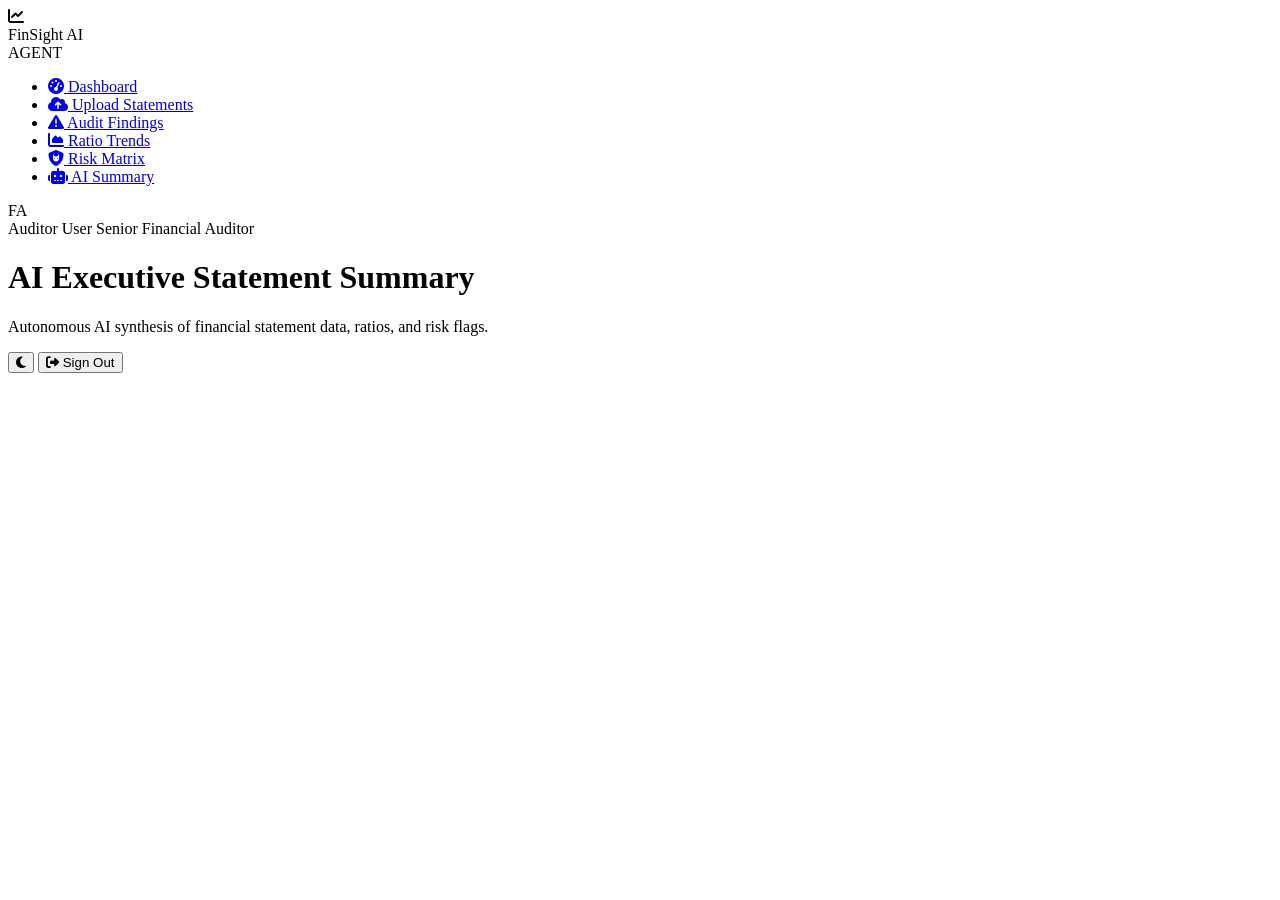
==== ui/chatbot.html @ 6801a731 "Update frontend authentication" ====
<!DOCTYPE html>
<html lang="en">
<head>
  <meta charset="UTF-8">
  <meta name="viewport" content="width=device-width, initial-scale=1.0">
  <title>FinSight AI - AI Summary</title>
  <link rel="stylesheet" href="css/style.css">
  <link rel="stylesheet" href="https://cdnjs.cloudflare.com/ajax/libs/font-awesome/6.4.0/css/all.min.css">
</head>
<body>

  <div class="app-container">
    <!-- Sidebar Navigation -->
    <aside class="sidebar">
      <div class="brand-header">
        <div class="brand-icon"><i class="fa-solid fa-chart-line"></i></div>
        <div class="brand-name">FinSight AI</div>
        <span class="brand-tag">AGENT</span>
      </div>

      <ul class="nav-menu">
        <li class="nav-item">
          <a href="dashboard.html"><i class="fa-solid fa-gauge-high"></i> Dashboard</a>
        </li>
        <li class="nav-item">
          <a href="upload.html"><i class="fa-solid fa-cloud-arrow-up"></i> Upload Statements</a>
        </li>
        <li class="nav-item">
          <a href="findings.html"><i class="fa-solid fa-triangle-exclamation"></i> Audit Findings</a>
        </li>
        <li class="nav-item">
          <a href="trends.html"><i class="fa-solid fa-chart-area"></i> Ratio Trends</a>
        </li>
        <li class="nav-item">
          <a href="risk.html"><i class="fa-solid fa-shield-cat"></i> Risk Matrix</a>
        </li>
        <li class="nav-item active">
          <a href="chatbot.html"><i class="fa-solid fa-robot"></i> AI Summary</a>
        </li>
      </ul>

      <div class="sidebar-footer">
        <div class="user-profile">
          <div class="avatar" id="userAvatar">FA</div>
          <div class="user-info">
            <span class="user-name" id="userNameDisplay">Auditor User</span>
            <span class="user-role" id="userRoleDisplay">Senior Financial Auditor</span>
          </div>
        </div>
      </div>
    </aside>

    <!-- Main Content Area -->
    <main class="main-wrapper">
      <header class="top-header">
        <div class="page-title-group">
          <h1>AI Executive Statement Summary</h1>
          <p id="summarySubhead">Autonomous AI synthesis of financial statement data, ratios, and risk flags.</p>
        </div>

        <div class="header-actions">
          <button class="header-btn" id="themeToggleBtn" title="Toggle Theme">
            <i class="fa-solid fa-moon"></i>
          </button>
          <button class="btn btn-secondary btn-sm" onclick="signOut()" title="Sign Out">
            <i class="fa-solid fa-right-from-bracket"></i> Sign Out
          </button>
        </div>
      </header>

      <div class="content-container" id="summaryContainer">
        <!-- Will be populated dynamically by js/chatbot.js -->
      </div>
    </main>
  </div>

  <script src="js/theme.js"></script>
  <script src="js/auth.js"></script>
  <script src="js/api.js"></script>
  <script src="js/chatbot.js"></script>
</body>
</html>
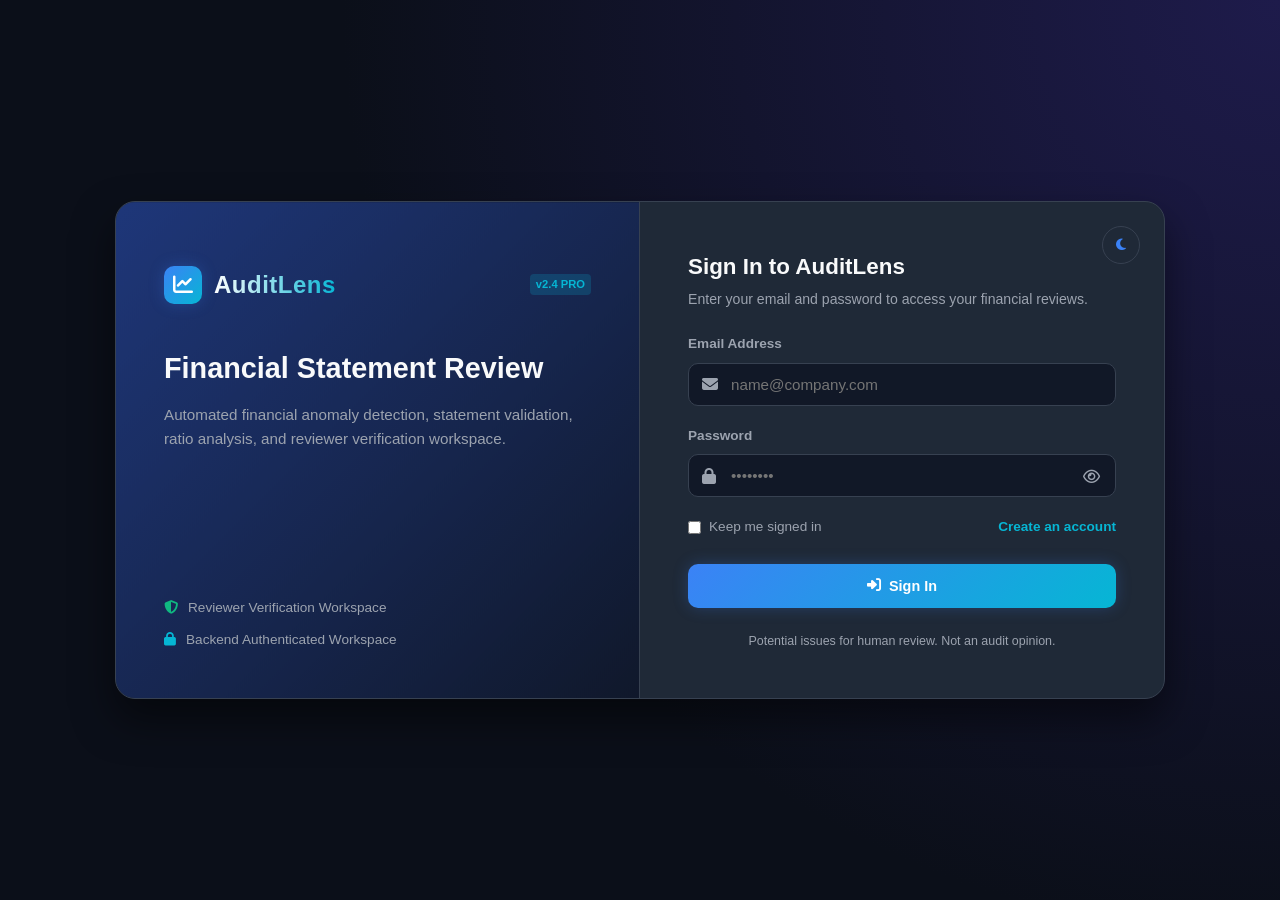
==== commit f6098aeb: "Added the fields they need from the backend API endpoints" ====
--- a/ui/chatbot.html
+++ b/ui/chatbot.html
@@ -3,7 +3,7 @@
 <head>
   <meta charset="UTF-8">
   <meta name="viewport" content="width=device-width, initial-scale=1.0">
-  <title>FinSight AI - AI Summary</title>
+  <title>AuditLens - AI Summary</title>
   <link rel="stylesheet" href="css/style.css">
   <link rel="stylesheet" href="https://cdnjs.cloudflare.com/ajax/libs/font-awesome/6.4.0/css/all.min.css">
 </head>
@@ -14,7 +14,7 @@
     <aside class="sidebar">
       <div class="brand-header">
         <div class="brand-icon"><i class="fa-solid fa-chart-line"></i></div>
-        <div class="brand-name">FinSight AI</div>
+        <div class="brand-name">AuditLens</div>
         <span class="brand-tag">AGENT</span>
       </div>
 
--- a/ui/css/style.css
+++ b/ui/css/style.css
@@ -0,0 +1,648 @@
+/* ==========================================================================
+   AuditLens - Financial Review Agent Unified Stylesheet
+   ========================================================================== */
+
+:root {
+  /* Color Palette - Fintech Dark Theme */
+  --bg-dark: #0b0f19;
+  --bg-sidebar: #111827;
+  --bg-card: #1f2937;
+  --bg-card-hover: #374151;
+  --bg-input: #111827;
+  --border-color: #374151;
+  --border-light: #4b5563;
+
+  /* Accent Colors */
+  --accent-blue: #3b82f6;
+  --accent-cyan: #06b6d4;
+  --accent-cyan-glow: rgba(6, 182, 212, 0.2);
+  --accent-indigo: #6366f1;
+
+  /* Status Colors */
+  --status-success: #10b981;
+  --status-success-bg: rgba(16, 185, 129, 0.15);
+  --status-warning: #f59e0b;
+  --status-warning-bg: rgba(245, 158, 11, 0.15);
+  --status-danger: #ef4444;
+  --status-danger-bg: rgba(239, 68, 68, 0.15);
+  --status-info: #3b82f6;
+  --status-info-bg: rgba(59, 130, 246, 0.15);
+
+  /* Typography */
+  --text-main: #f9fafb;
+  --text-muted: #9ca3af;
+  --text-dim: #6b7280;
+  --font-family: 'Inter', -apple-system, BlinkMacSystemFont, 'Segoe UI', Roboto, sans-serif;
+
+  /* Layout Sizes */
+  --sidebar-width: 260px;
+  --header-height: 70px;
+  --radius-sm: 6px;
+  --radius-md: 10px;
+  --radius-lg: 16px;
+
+  /* Shadows */
+  --shadow-card: 0 4px 20px -2px rgba(0, 0, 0, 0.4);
+  --shadow-glow: 0 0 15px rgba(59, 130, 246, 0.25);
+}
+
+/* Light Theme Overrides */
+[data-theme="light"] {
+  --bg-dark: #f8fafc;
+  --bg-sidebar: #ffffff;
+  --bg-card: #ffffff;
+  --bg-card-hover: #f1f5f9;
+  --bg-input: #f8fafc;
+  --border-color: #e2e8f0;
+  --border-light: #cbd5e1;
+
+  --text-main: #0f172a;
+  --text-muted: #475569;
+  --text-dim: #64748b;
+
+  --shadow-card: 0 4px 18px -2px rgba(0, 0, 0, 0.08);
+}
+
+[data-theme="light"] .top-header {
+  background-color: rgba(255, 255, 255, 0.85);
+}
+
+[data-theme="light"] .brand-name {
+  background: linear-gradient(90deg, #0f172a, var(--accent-blue));
+  -webkit-background-clip: text;
+  -webkit-text-fill-color: transparent;
+}
+
+[data-theme="light"] .kpi-card {
+  background: linear-gradient(145deg, #ffffff, #f8fafc);
+}
+
+[data-theme="light"] .custom-table th {
+  background-color: #f1f5f9;
+  color: #475569;
+}
+
+[data-theme="light"] .custom-table tbody tr:hover {
+  background-color: rgba(0, 0, 0, 0.02);
+}
+
+/* Reset & Base Styles */
+* {
+  margin: 0;
+  padding: 0;
+  box-sizing: border-box;
+}
+
+body {
+  font-family: var(--font-family);
+  background-color: var(--bg-dark);
+  color: var(--text-main);
+  line-height: 1.5;
+  min-height: 100vh;
+  display: flex;
+  overflow-x: hidden;
+}
+
+a {
+  color: var(--accent-cyan);
+  text-decoration: none;
+  transition: color 0.2s ease;
+}
+
+a:hover {
+  color: var(--accent-blue);
+}
+
+/* Layout Shell */
+.app-container {
+  display: flex;
+  width: 100vw;
+  min-height: 100vh;
+}
+
+/* Sidebar Navigation */
+.sidebar {
+  width: var(--sidebar-width);
+  background-color: var(--bg-sidebar);
+  border-right: 1px solid var(--border-color);
+  display: flex;
+  flex-direction: column;
+  position: fixed;
+  top: 0;
+  bottom: 0;
+  left: 0;
+  z-index: 100;
+  transition: all 0.3s ease;
+}
+
+.brand-header {
+  height: var(--header-height);
+  display: flex;
+  align-items: center;
+  gap: 12px;
+  padding: 0 24px;
+  border-bottom: 1px solid var(--border-color);
+}
+
+.brand-icon {
+  width: 38px;
+  height: 38px;
+  background: linear-gradient(135deg, var(--accent-blue), var(--accent-cyan));
+  border-radius: var(--radius-md);
+  display: flex;
+  align-items: center;
+  justify-content: center;
+  font-size: 20px;
+  color: #fff;
+  box-shadow: var(--shadow-glow);
+}
+
+.brand-name {
+  font-size: 1.15rem;
+  font-weight: 700;
+  letter-spacing: 0.5px;
+  background: linear-gradient(90deg, #ffffff, var(--accent-cyan));
+  -webkit-background-clip: text;
+  -webkit-text-fill-color: transparent;
+}
+
+.brand-tag {
+  font-size: 0.7rem;
+  color: var(--accent-cyan);
+  background: var(--accent-cyan-glow);
+  padding: 2px 6px;
+  border-radius: 4px;
+  margin-left: auto;
+  font-weight: 600;
+}
+
+.nav-menu {
+  list-style: none;
+  padding: 20px 12px;
+  display: flex;
+  flex-direction: column;
+  gap: 6px;
+  flex: 1;
+}
+
+.nav-item a {
+  display: flex;
+  align-items: center;
+  gap: 14px;
+  padding: 12px 16px;
+  color: var(--text-muted);
+  font-size: 0.95rem;
+  font-weight: 500;
+  border-radius: var(--radius-md);
+  transition: all 0.2s ease;
+}
+
+.nav-item a:hover {
+  background-color: rgba(255, 255, 255, 0.05);
+  color: var(--text-main);
+}
+
+.nav-item.active a {
+  background: linear-gradient(90deg, rgba(59, 130, 246, 0.15), rgba(6, 182, 212, 0.1));
+  color: var(--accent-cyan);
+  border-left: 3px solid var(--accent-cyan);
+  font-weight: 600;
+}
+
+.nav-item a i {
+  font-size: 1.1rem;
+  width: 22px;
+  text-align: center;
+}
+
+.sidebar-footer {
+  padding: 16px 20px;
+  border-top: 1px solid var(--border-color);
+}
+
+.user-profile {
+  display: flex;
+  align-items: center;
+  gap: 12px;
+}
+
+.avatar {
+  width: 36px;
+  height: 36px;
+  border-radius: 50%;
+  background: linear-gradient(135deg, #6366f1, #a855f7);
+  display: flex;
+  align-items: center;
+  justify-content: center;
+  font-weight: 600;
+  font-size: 0.9rem;
+  color: white;
+}
+
+.user-info {
+  display: flex;
+  flex-direction: column;
+}
+
+.user-name {
+  font-size: 0.85rem;
+  font-weight: 600;
+  color: var(--text-main);
+}
+
+.user-role {
+  font-size: 0.75rem;
+  color: var(--text-muted);
+}
+
+/* Main Content Area */
+.main-wrapper {
+  margin-left: var(--sidebar-width);
+  flex: 1;
+  display: flex;
+  flex-direction: column;
+  min-height: 100vh;
+  width: calc(100vw - var(--sidebar-width));
+}
+
+/* Top Header Bar */
+.top-header {
+  height: var(--header-height);
+  background-color: rgba(17, 24, 39, 0.8);
+  backdrop-filter: blur(10px);
+  border-bottom: 1px solid var(--border-color);
+  display: flex;
+  align-items: center;
+  justify-content: space-between;
+  padding: 0 32px;
+  position: sticky;
+  top: 0;
+  z-index: 90;
+}
+
+.page-title-group h1 {
+  font-size: 1.35rem;
+  font-weight: 700;
+  color: var(--text-main);
+}
+
+.page-title-group p {
+  font-size: 0.82rem;
+  color: var(--text-muted);
+}
+
+.header-actions {
+  display: flex;
+  align-items: center;
+  gap: 16px;
+}
+
+.search-bar {
+  position: relative;
+}
+
+.search-bar input {
+  background-color: var(--bg-card);
+  border: 1px solid var(--border-color);
+  border-radius: 20px;
+  padding: 8px 16px 8px 38px;
+  color: var(--text-main);
+  font-size: 0.88rem;
+  width: 240px;
+  transition: all 0.2s ease;
+}
+
+.search-bar input:focus {
+  outline: none;
+  border-color: var(--accent-cyan);
+  box-shadow: 0 0 10px rgba(6, 182, 212, 0.2);
+  width: 280px;
+}
+
+.search-bar i {
+  position: absolute;
+  left: 14px;
+  top: 50%;
+  transform: translateY(-50%);
+  color: var(--text-muted);
+  font-size: 0.9rem;
+}
+
+.header-btn {
+  background: var(--bg-card);
+  border: 1px solid var(--border-color);
+  color: var(--text-main);
+  width: 38px;
+  height: 38px;
+  border-radius: 50%;
+  display: flex;
+  align-items: center;
+  justify-content: center;
+  cursor: pointer;
+  position: relative;
+  transition: background 0.2s ease;
+}
+
+.header-btn:hover {
+  background-color: var(--bg-card-hover);
+}
+
+.badge-dot {
+  position: absolute;
+  top: 8px;
+  right: 8px;
+  width: 8px;
+  height: 8px;
+  background-color: var(--accent-cyan);
+  border-radius: 50%;
+}
+
+.content-container {
+  padding: 32px;
+  flex: 1;
+  display: flex;
+  flex-direction: column;
+  gap: 24px;
+}
+
+/* Base Cards & Components */
+.card {
+  background-color: var(--bg-card);
+  border: 1px solid var(--border-color);
+  border-radius: var(--radius-lg);
+  padding: 24px;
+  box-shadow: var(--shadow-card);
+}
+
+.card-header {
+  display: flex;
+  align-items: center;
+  justify-content: space-between;
+  margin-bottom: 20px;
+}
+
+.card-title {
+  font-size: 1.05rem;
+  font-weight: 600;
+  color: var(--text-main);
+  display: flex;
+  align-items: center;
+  gap: 10px;
+}
+
+.card-title i {
+  color: var(--accent-cyan);
+}
+
+/* KPI Summary Cards Grid */
+.kpi-grid {
+  display: grid;
+  grid-template-columns: repeat(auto-fit, minmax(220px, 1fr));
+  gap: 20px;
+}
+
+.kpi-card {
+  background: linear-gradient(145deg, #1f2937, #111827);
+  border: 1px solid var(--border-color);
+  border-radius: var(--radius-lg);
+  padding: 20px;
+  display: flex;
+  flex-direction: column;
+  position: relative;
+  overflow: hidden;
+}
+
+.kpi-card::after {
+  content: '';
+  position: absolute;
+  top: 0;
+  left: 0;
+  width: 4px;
+  height: 100%;
+  background: var(--accent-blue);
+}
+
+.kpi-card.cyan::after { background: var(--accent-cyan); }
+.kpi-card.emerald::after { background: var(--status-success); }
+.kpi-card.amber::after { background: var(--status-warning); }
+.kpi-card.rose::after { background: var(--status-danger); }
+
+.kpi-header {
+  display: flex;
+  align-items: center;
+  justify-content: space-between;
+  color: var(--text-muted);
+  font-size: 0.85rem;
+  margin-bottom: 10px;
+}
+
+.kpi-icon {
+  width: 32px;
+  height: 32px;
+  border-radius: var(--radius-sm);
+  display: flex;
+  align-items: center;
+  justify-content: center;
+  background: rgba(255, 255, 255, 0.05);
+  color: var(--accent-cyan);
+}
+
+.kpi-value {
+  font-size: 1.75rem;
+  font-weight: 700;
+  color: var(--text-main);
+  margin-bottom: 8px;
+}
+
+.kpi-footer {
+  display: flex;
+  align-items: center;
+  gap: 6px;
+  font-size: 0.8rem;
+}
+
+.trend-up { color: var(--status-success); font-weight: 600; }
+.trend-down { color: var(--status-danger); font-weight: 600; }
+
+/* Status Badges */
+.badge {
+  display: inline-flex;
+  align-items: center;
+  gap: 6px;
+  padding: 4px 10px;
+  border-radius: 20px;
+  font-size: 0.75rem;
+  font-weight: 600;
+  text-transform: uppercase;
+  letter-spacing: 0.5px;
+}
+
+.badge-critical { background: var(--status-danger-bg); color: var(--status-danger); border: 1px solid rgba(239,68,68,0.3); }
+.badge-high { background: var(--status-warning-bg); color: var(--status-warning); border: 1px solid rgba(245,158,11,0.3); }
+.badge-medium { background: var(--status-info-bg); color: var(--status-info); border: 1px solid rgba(59,130,246,0.3); }
+.badge-low { background: var(--status-success-bg); color: var(--status-success); border: 1px solid rgba(16,185,129,0.3); }
+
+/* Custom Buttons */
+.btn {
+  display: inline-flex;
+  align-items: center;
+  gap: 8px;
+  padding: 10px 20px;
+  border-radius: var(--radius-md);
+  font-size: 0.9rem;
+  font-weight: 600;
+  cursor: pointer;
+  border: none;
+  transition: all 0.2s ease;
+}
+
+.btn-primary {
+  background: linear-gradient(135deg, var(--accent-blue), var(--accent-cyan));
+  color: #fff;
+  box-shadow: var(--shadow-glow);
+}
+
+.btn-primary:hover {
+  opacity: 0.92;
+  transform: translateY(-1px);
+}
+
+.btn-secondary {
+  background-color: var(--bg-card);
+  border: 1px solid var(--border-color);
+  color: var(--text-main);
+}
+
+.btn-secondary:hover {
+  background-color: var(--bg-card-hover);
+}
+
+.btn-sm {
+  padding: 6px 12px;
+  font-size: 0.8rem;
+}
+
+/* Tables */
+.table-responsive {
+  width: 100%;
+  overflow-x: auto;
+}
+
+.custom-table {
+  width: 100%;
+  border-collapse: collapse;
+  text-align: left;
+}
+
+.custom-table th {
+  background-color: rgba(17, 24, 39, 0.6);
+  color: var(--text-muted);
+  font-size: 0.8rem;
+  text-transform: uppercase;
+  letter-spacing: 0.8px;
+  padding: 14px 18px;
+  border-bottom: 1px solid var(--border-color);
+}
+
+.custom-table td {
+  padding: 14px 18px;
+  border-bottom: 1px solid var(--border-color);
+  color: var(--text-main);
+  font-size: 0.9rem;
+}
+
+.custom-table tbody tr {
+  transition: background 0.15s ease;
+}
+
+.custom-table tbody tr:hover {
+  background-color: rgba(255, 255, 255, 0.03);
+}
+
+/* Modals */
+.modal-backdrop {
+  position: fixed;
+  top: 0;
+  left: 0;
+  width: 100vw;
+  height: 100vh;
+  background: rgba(0, 0, 0, 0.7);
+  backdrop-filter: blur(4px);
+  display: flex;
+  align-items: center;
+  justify-content: center;
+  z-index: 1000;
+  opacity: 0;
+  visibility: hidden;
+  transition: all 0.25s ease;
+}
+
+.modal-backdrop.show {
+  opacity: 1;
+  visibility: visible;
+}
+
+.modal-card {
+  background-color: var(--bg-card);
+  border: 1px solid var(--border-color);
+  border-radius: var(--radius-lg);
+  width: 100%;
+  max-width: 650px;
+  padding: 28px;
+  box-shadow: 0 10px 30px rgba(0, 0, 0, 0.6);
+  position: relative;
+  transform: translateY(20px);
+  transition: transform 0.25s ease;
+}
+
+.modal-backdrop.show .modal-card {
+  transform: translateY(0);
+}
+
+.modal-close {
+  position: absolute;
+  top: 20px;
+  right: 20px;
+  background: none;
+  border: none;
+  color: var(--text-muted);
+  font-size: 1.2rem;
+  cursor: pointer;
+}
+
+.modal-close:hover {
+  color: var(--text-main);
+}
+
+/* Page Specific Grid Utilities */
+.grid-2 {
+  display: grid;
+  grid-template-columns: 2fr 1fr;
+  gap: 24px;
+}
+
+.grid-equal {
+  display: grid;
+  grid-template-columns: 1fr 1fr;
+  gap: 24px;
+}
+
+/* Responsiveness */
+@media (max-width: 1024px) {
+  .grid-2, .grid-equal {
+    grid-template-columns: 1fr;
+  }
+}
+
+@media (max-width: 768px) {
+  .sidebar {
+    transform: translateX(-100%);
+  }
+  .sidebar.open {
+    transform: translateX(0);
+  }
+  .main-wrapper {
+    margin-left: 0;
+    width: 100vw;
+  }
+}
